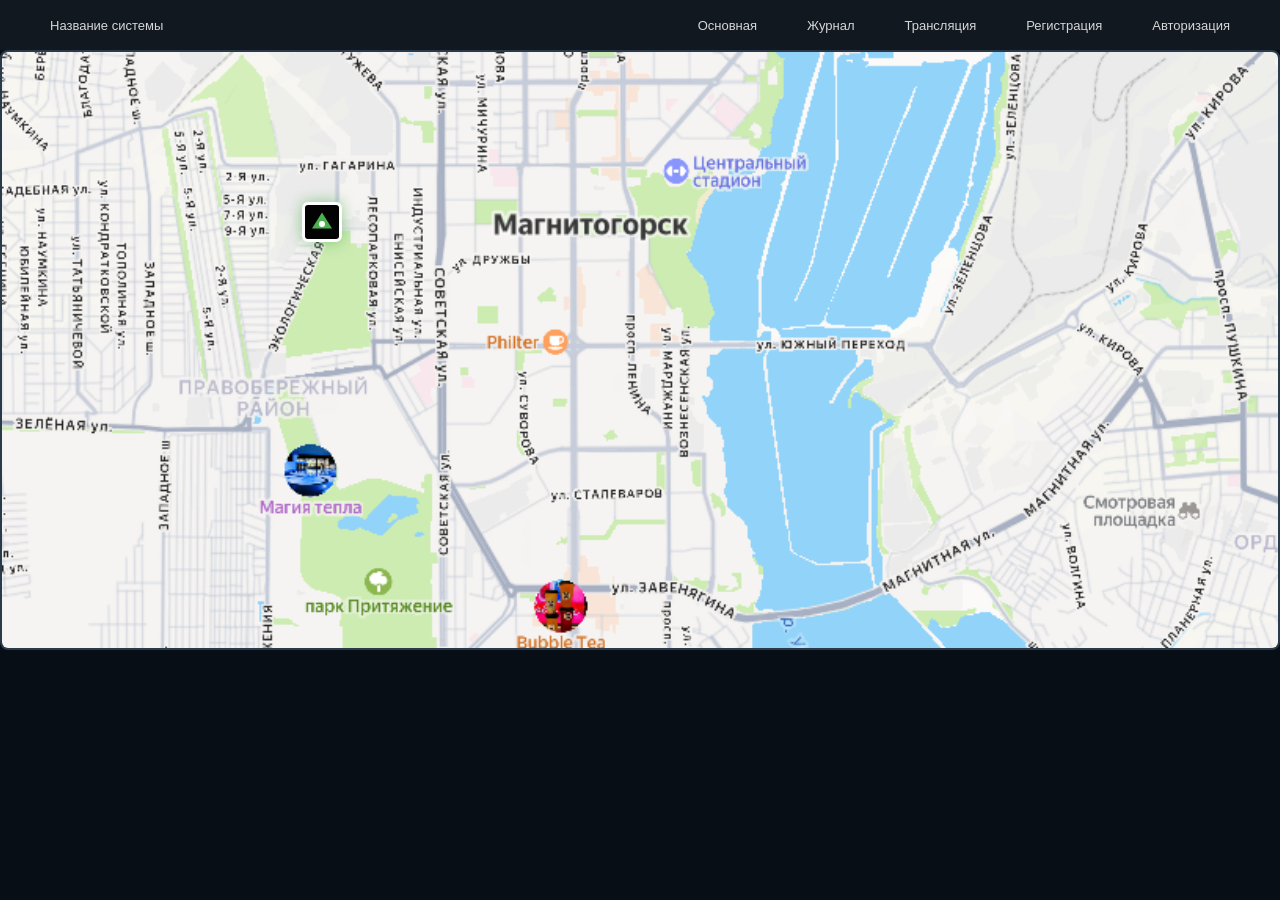
==== index.html @ 9dcaa535 "feat: index.html: map" ====
<!DOCTYPE html>
<html lang="en">
<head>
    <meta charset="UTF-8">
    <meta name="viewport" content="width=device-width, initial-scale=1.0">
    <title>Document</title>
    <link rel="stylesheet" href="assets/styles/main.css">
</head>
<body>
    <div id="header-placeholder"></div>
    <main>
        <div class="container">
    <div class="map-container">
        <div class="map-background">
        </div>
        
        <div class="drone" id="drone1" style="top: 150px; left: 300px;">
            <div class="drone-icon"></div>
        </div>
        <div class="drone-info" id="droneInfo">
            <div class="drone-info-header">
                <h3>Дрон #1</h3>
                <button class="close-btn" id="closeDroneInfo">✕</button>
            </div>
            <div class="drone-info-content">
                <div class="info-row">
                    <span class="info-label">Название:</span>
                    <span class="info-value">DJI Mavic 3</span>
                </div>
                <div class="info-row">
                    <span class="info-label">Заряд:</span>
                    <div class="battery-bar">
                        <div class="battery-level" style="width: 75%;"></div>
                    </div>
                    <span class="info-value">75%</span>
                </div>
                <div class="info-row">
                    <span class="info-label">Статус:</span>
                    <span class="info-value status-active">Активен</span>
                </div>
                <div class="info-row">
                    <span class="info-label">Координаты:</span>
                    <span class="info-value">55.7558° N, 37.6173° E</span>
                </div>
            </div>
        </div>
    </div>
</div>
    </main>
    <script src="assets/scripts/layout.js"></script>
    <script src="assets/scripts/map.js"></script>

</body>
</html>
---- assets/styles/main.css ----
@import "base/reset.css";
@import "base/variables.css";

@import "layout/footer.css";
@import "layout/header.css";

@import "pages/broadcast.css";
@import "pages/journal.css";
@import "pages/login.css";
@import "pages/primary.css";
@import "pages/registration.css";
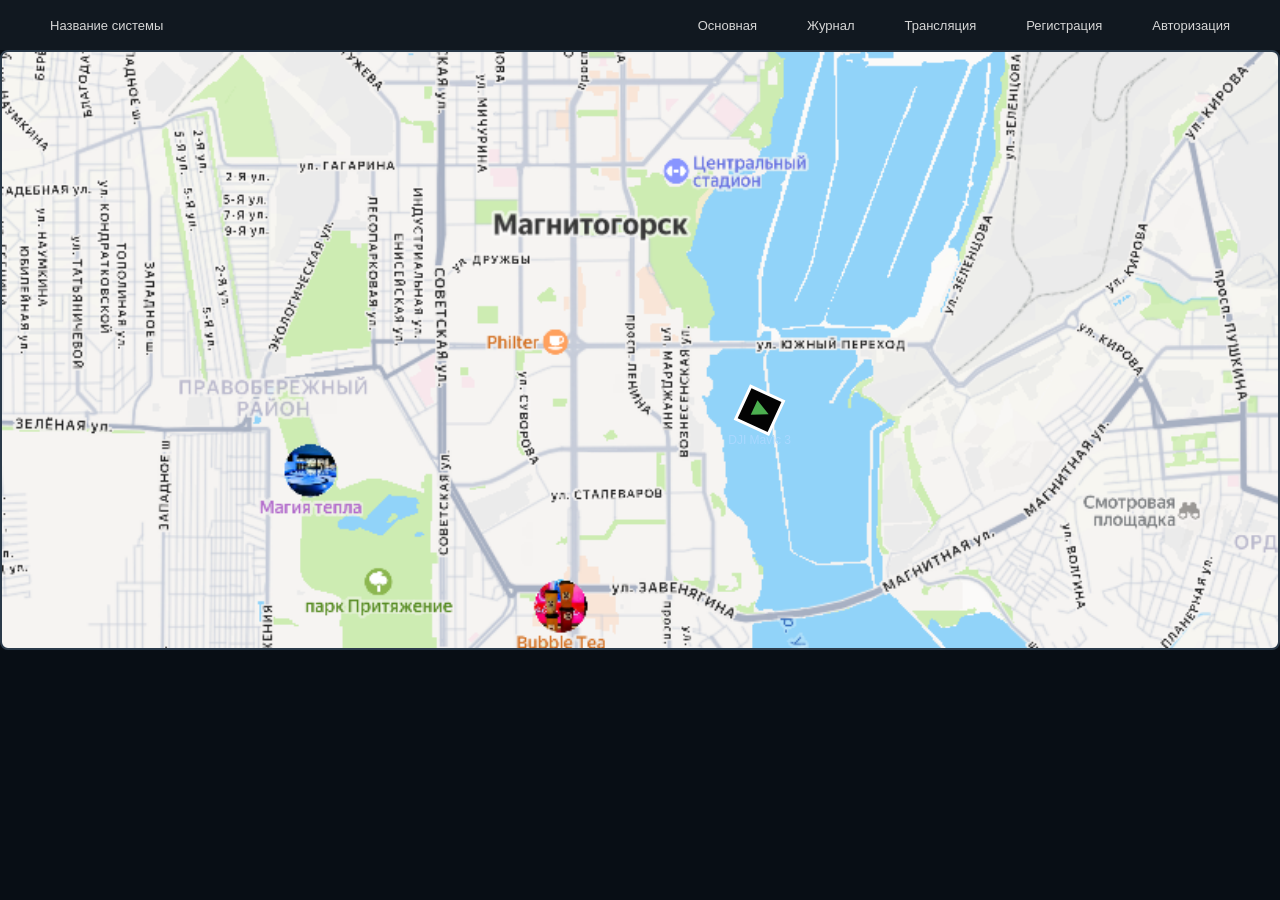
==== commit e48ce4ba: "del: file" ====
--- a/index.html
+++ b/index.html
@@ -11,40 +11,36 @@
     <main>
         <div class="container">
     <div class="map-container">
-        <div class="map-background">
+    <!-- Canvas поверх фона карты -->
+    <canvas id="mapCanvas"></canvas>
+
+    <!-- Панель характеристик (теперь динамическая) -->
+    <div class="drone-info" id="droneInfo">
+        <div class="drone-info-header">
+            <h3 id="infoTitle">Дрон</h3>
+            <button class="close-btn" id="closeDroneInfo">✕</button>
         </div>
-        
-        <div class="drone" id="drone1" style="top: 150px; left: 300px;">
-            <div class="drone-icon"></div>
-        </div>
-        <div class="drone-info" id="droneInfo">
-            <div class="drone-info-header">
-                <h3>Дрон #1</h3>
-                <button class="close-btn" id="closeDroneInfo">✕</button>
+        <div class="drone-info-content">
+            <div class="info-row">
+                <span class="info-label">Название:</span>
+                <span class="info-value" id="infoName">—</span>
             </div>
-            <div class="drone-info-content">
-                <div class="info-row">
-                    <span class="info-label">Название:</span>
-                    <span class="info-value">DJI Mavic 3</span>
-                </div>
-                <div class="info-row">
-                    <span class="info-label">Заряд:</span>
-                    <div class="battery-bar">
-                        <div class="battery-level" style="width: 75%;"></div>
-                    </div>
-                    <span class="info-value">75%</span>
-                </div>
-                <div class="info-row">
-                    <span class="info-label">Статус:</span>
-                    <span class="info-value status-active">Активен</span>
-                </div>
-                <div class="info-row">
-                    <span class="info-label">Координаты:</span>
-                    <span class="info-value">55.7558° N, 37.6173° E</span>
-                </div>
+            <div class="info-row">
+                <span class="info-label">Заряд:</span>
+                <div class="battery-bar"><div class="battery-level" id="batteryLevel"></div></div>
+                <span class="info-value" id="infoBattery">—</span>
+            </div>
+            <div class="info-row">
+                <span class="info-label">Статус:</span>
+                <span class="info-value" id="infoStatus">—</span>
+            </div>
+            <div class="info-row">
+                <span class="info-label">Координаты:</span>
+                <span class="info-value" id="infoCoords">—</span>
             </div>
         </div>
     </div>
+</div>
 </div>
     </main>
     <script src="assets/scripts/layout.js"></script>
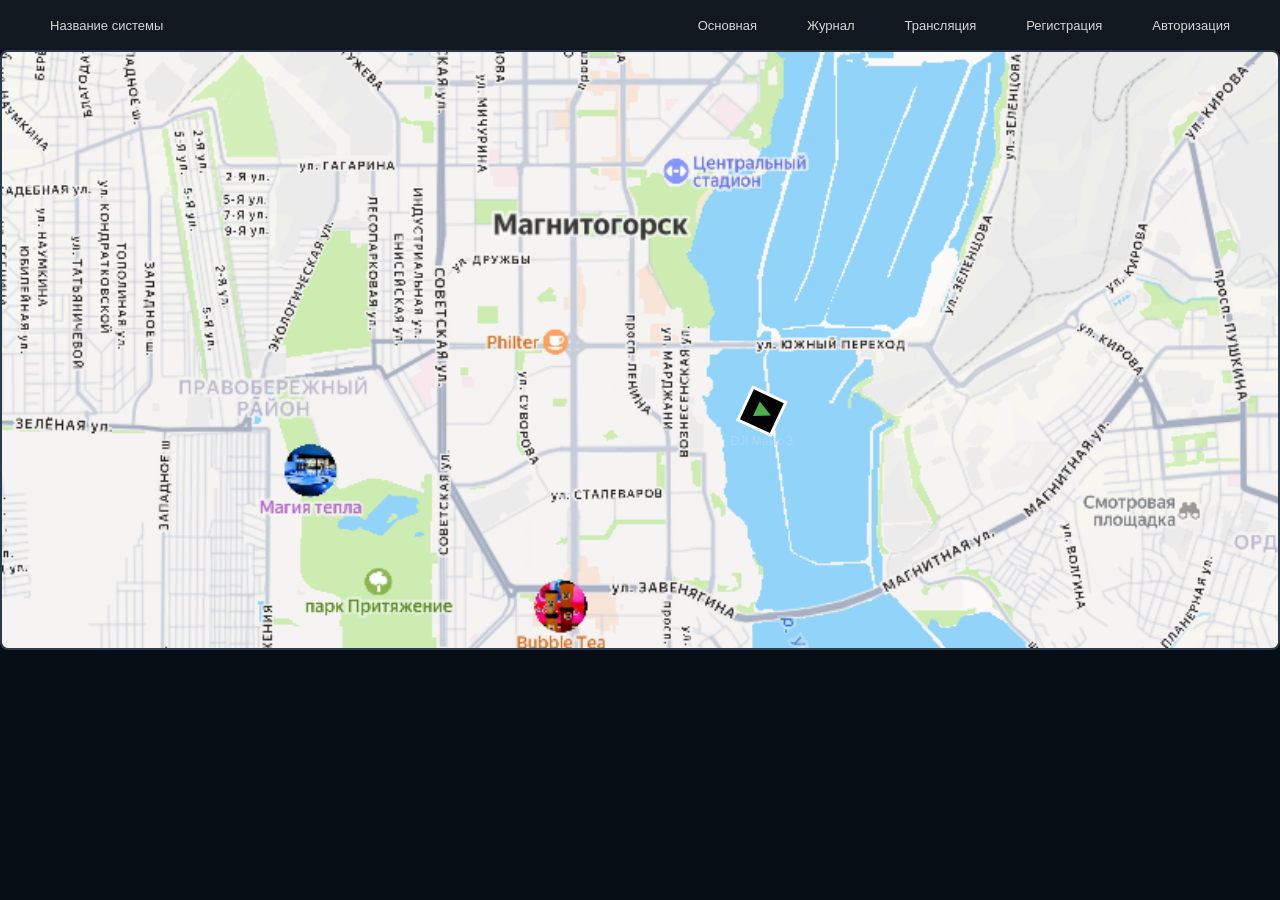
==== commit 2071525a: "fix: index.html" ====
--- a/index.html
+++ b/index.html
@@ -11,10 +11,7 @@
     <main>
         <div class="container">
     <div class="map-container">
-    <!-- Canvas поверх фона карты -->
     <canvas id="mapCanvas"></canvas>
-
-    <!-- Панель характеристик (теперь динамическая) -->
     <div class="drone-info" id="droneInfo">
         <div class="drone-info-header">
             <h3 id="infoTitle">Дрон</h3>
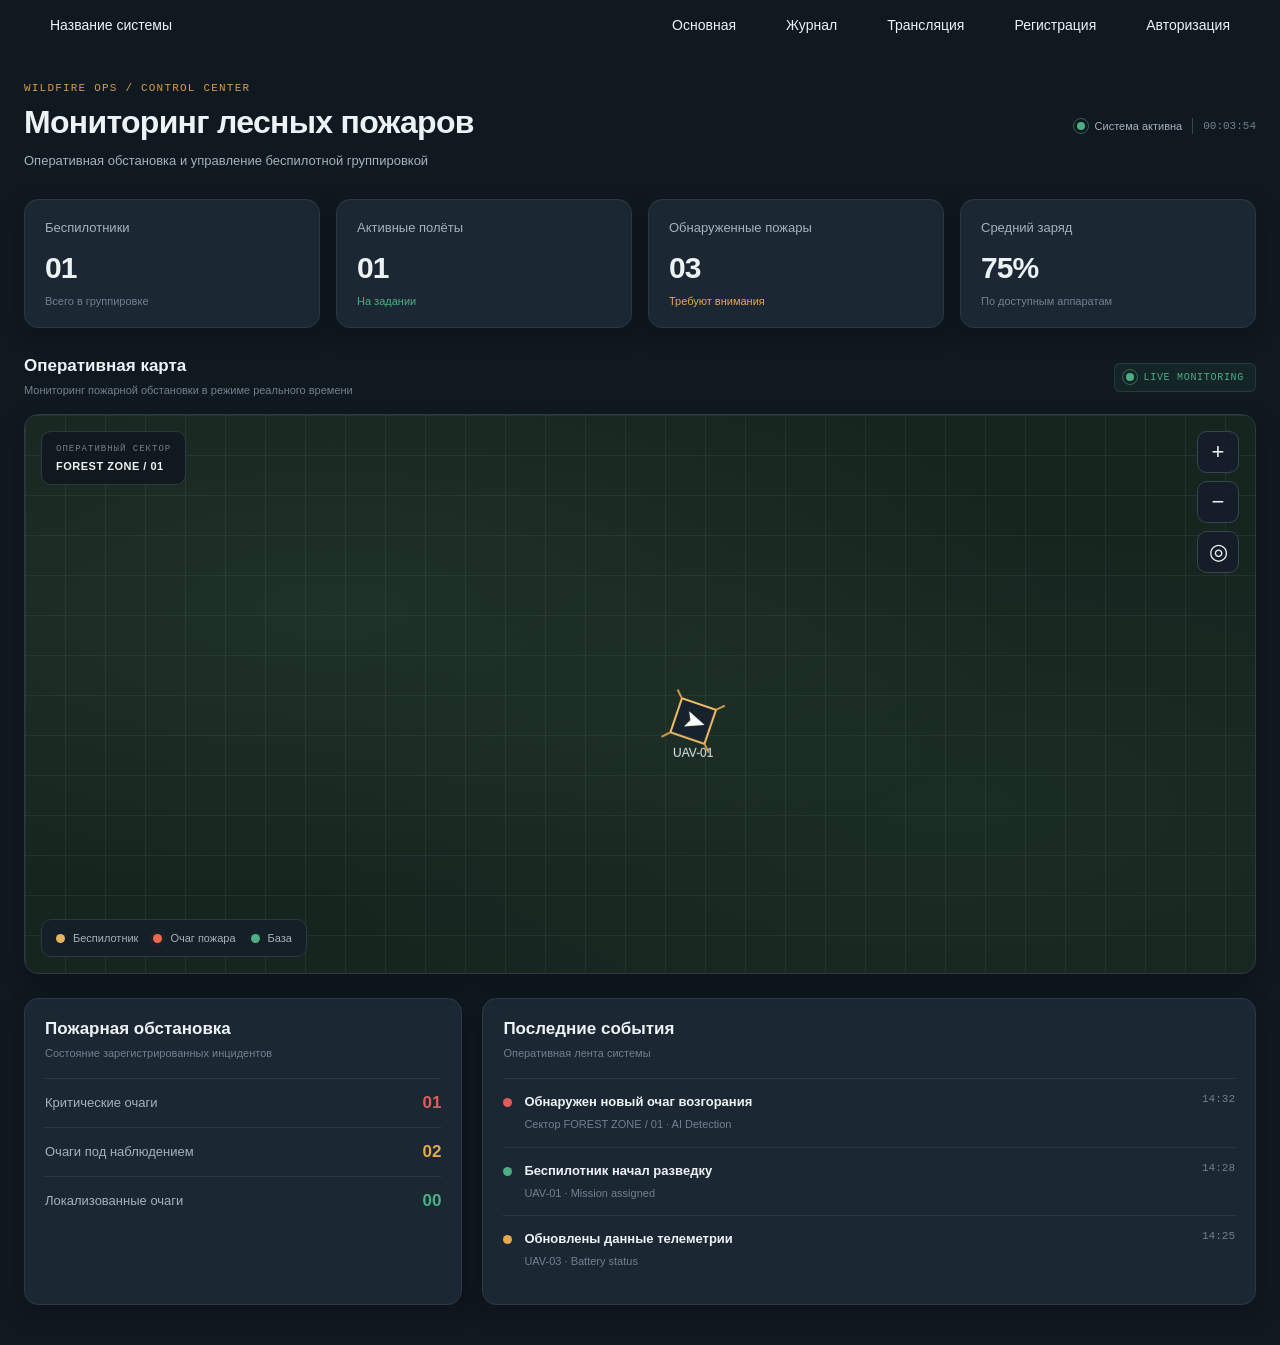
==== commit 135fdf50: "fix: index.html:map and bpla" ====
--- a/index.html
+++ b/index.html
@@ -1,47 +1,254 @@
+
 <!DOCTYPE html>
-<html lang="en">
+<html lang="ru">
 <head>
     <meta charset="UTF-8">
     <meta name="viewport" content="width=device-width, initial-scale=1.0">
-    <title>Document</title>
+    <meta name="theme-color" content="#0d141c">
+    <title>WILDFIRE OPS | Центр мониторинга</title>
+
     <link rel="stylesheet" href="assets/styles/main.css">
 </head>
 <body>
+
     <div id="header-placeholder"></div>
-    <main>
-        <div class="container">
-    <div class="map-container">
-    <canvas id="mapCanvas"></canvas>
-    <div class="drone-info" id="droneInfo">
-        <div class="drone-info-header">
-            <h3 id="infoTitle">Дрон</h3>
-            <button class="close-btn" id="closeDroneInfo">✕</button>
-        </div>
-        <div class="drone-info-content">
-            <div class="info-row">
-                <span class="info-label">Название:</span>
-                <span class="info-value" id="infoName">—</span>
-            </div>
-            <div class="info-row">
-                <span class="info-label">Заряд:</span>
-                <div class="battery-bar"><div class="battery-level" id="batteryLevel"></div></div>
-                <span class="info-value" id="infoBattery">—</span>
-            </div>
-            <div class="info-row">
-                <span class="info-label">Статус:</span>
-                <span class="info-value" id="infoStatus">—</span>
-            </div>
-            <div class="info-row">
-                <span class="info-label">Координаты:</span>
-                <span class="info-value" id="infoCoords">—</span>
-            </div>
-        </div>
-    </div>
-</div>
-</div>
+
+    <main class="page-shell">
+
+        <!-- Заголовок -->
+        <section class="page-heading">
+            <div>
+                <p class="eyebrow">WILDFIRE OPS / CONTROL CENTER</p>
+                <h1>Мониторинг лесных пожаров</h1>
+                <p class="page-description">
+                    Оперативная обстановка и управление беспилотной группировкой
+                </p>
+            </div>
+
+            <div class="system-state">
+                <span class="state-indicator"></span>
+                <span>Система активна</span>
+                <span class="state-divider"></span>
+                <time id="lastUpdated">—</time>
+            </div>
+        </section>
+
+        <!-- Статистика -->
+        <section class="metrics-grid">
+
+            <article class="metric-card">
+                <span class="metric-label">Беспилотники</span>
+                <div class="metric-value" id="metricTotal">01</div>
+                <span class="metric-footnote">Всего в группировке</span>
+            </article>
+
+            <article class="metric-card">
+                <span class="metric-label">Активные полёты</span>
+                <div class="metric-value" id="metricFlying">01</div>
+                <span class="metric-footnote status-green">На задании</span>
+            </article>
+
+            <article class="metric-card">
+                <span class="metric-label">Обнаруженные пожары</span>
+                <div class="metric-value" id="metricIncidents">03</div>
+                <span class="metric-footnote status-warning">Требуют внимания</span>
+            </article>
+
+            <article class="metric-card">
+                <span class="metric-label">Средний заряд</span>
+                <div class="metric-value">
+                    <span id="metricBattery">75</span>%
+                </div>
+                <span class="metric-footnote">По доступным аппаратам</span>
+            </article>
+
+        </section>
+
+        <!-- Карта -->
+        <section class="map-section">
+
+            <div class="section-heading">
+                <div>
+                    <h2>Оперативная карта</h2>
+                    <p>Мониторинг пожарной обстановки в режиме реального времени</p>
+                </div>
+
+                <span class="live-label">
+                    <span class="live-pulse"></span>
+                    LIVE MONITORING
+                </span>
+            </div>
+
+            <div class="map-container" id="mapContainer">
+
+                <canvas
+                    id="mapCanvas"
+                    aria-label="Оперативная карта с расположением беспилотников и очагов пожара"
+                    role="img">
+                </canvas>
+
+                <!-- Информация о зоне -->
+                <div class="map-overlay map-overlay--top-left">
+                    <span class="map-coordinate-label">ОПЕРАТИВНЫЙ СЕКТОР</span>
+                    <strong>FOREST ZONE / 01</strong>
+                </div>
+
+                <!-- Легенда -->
+                <div class="map-legend">
+                    <span>
+                        <i class="legend-marker legend-marker--drone"></i>
+                        Беспилотник
+                    </span>
+                    <span>
+                        <i class="legend-marker legend-marker--fire"></i>
+                        Очаг пожара
+                    </span>
+                    <span>
+                        <i class="legend-marker legend-marker--base"></i>
+                        База
+                    </span>
+                </div>
+
+                <!-- Карточка дрона -->
+                <aside class="drone-info" id="droneInfo" aria-hidden="true">
+
+                    <div class="drone-info-header">
+                        <div>
+                            <span class="panel-eyebrow">AIRCRAFT INFORMATION</span>
+                            <h3 id="infoTitle">Беспилотник</h3>
+                        </div>
+
+                        <button
+                            class="close-btn"
+                            id="closeDroneInfo"
+                            type="button"
+                            aria-label="Закрыть">×</button>
+                    </div>
+
+                    <div class="drone-identity">
+                        <div class="drone-identity-mark">UAV</div>
+
+                        <div>
+                            <strong id="infoName">—</strong>
+                            <span id="infoId">ID: —</span>
+                        </div>
+
+                        <span class="object-status" id="infoStatus">
+                            В ПОЛЁТЕ
+                        </span>
+                    </div>
+
+                    <div class="info-block">
+                        <div class="info-row">
+                            <span class="info-label">Уровень заряда</span>
+                            <strong class="info-value" id="infoBattery">—</strong>
+                        </div>
+
+                        <div class="battery-bar">
+                            <div class="battery-level" id="batteryLevel"></div>
+                        </div>
+                    </div>
+
+                    <div class="info-grid">
+                        <div class="info-cell">
+                            <span class="info-label">Координата X</span>
+                            <strong id="infoCoordX">—</strong>
+                        </div>
+
+                        <div class="info-cell">
+                            <span class="info-label">Координата Z</span>
+                            <strong id="infoCoordZ">—</strong>
+                        </div>
+                    </div>
+
+                </aside>
+
+                <!-- Управление картой -->
+                <div class="map-controls">
+                    <button id="zoomIn" type="button" aria-label="Увеличить">+</button>
+                    <button id="zoomOut" type="button" aria-label="Уменьшить">−</button>
+                    <button id="recenterMap" type="button" aria-label="Центрировать">◎</button>
+                </div>
+
+            </div>
+        </section>
+
+        <!-- Нижние информационные блоки -->
+        <section class="bottom-grid">
+
+            <article class="information-card">
+                <div class="card-heading">
+                    <div>
+                        <h2>Пожарная обстановка</h2>
+                        <p>Состояние зарегистрированных инцидентов</p>
+                    </div>
+                </div>
+
+                <div class="fleet-row">
+                    <span>Критические очаги</span>
+                    <strong class="status-danger">01</strong>
+                </div>
+
+                <div class="fleet-row">
+                    <span>Очаги под наблюдением</span>
+                    <strong class="status-warning">02</strong>
+                </div>
+
+                <div class="fleet-row">
+                    <span>Локализованные очаги</span>
+                    <strong class="status-green">00</strong>
+                </div>
+            </article>
+
+            <article class="information-card">
+                <div class="card-heading">
+                    <div>
+                        <h2>Последние события</h2>
+                        <p>Оперативная лента системы</p>
+                    </div>
+                </div>
+
+                <div class="event-entry">
+                    <span class="event-marker event-marker--danger"></span>
+
+                    <div>
+                        <strong>Обнаружен новый очаг возгорания</strong>
+                        <p>Сектор FOREST ZONE / 01 · AI Detection</p>
+                    </div>
+
+                    <time>14:32</time>
+                </div>
+
+                <div class="event-entry">
+                    <span class="event-marker event-marker--green"></span>
+
+                    <div>
+                        <strong>Беспилотник начал разведку</strong>
+                        <p>UAV-01 · Mission assigned</p>
+                    </div>
+
+                    <time>14:28</time>
+                </div>
+
+                <div class="event-entry">
+                    <span class="event-marker event-marker--warning"></span>
+
+                    <div>
+                        <strong>Обновлены данные телеметрии</strong>
+                        <p>UAV-03 · Battery status</p>
+                    </div>
+
+                    <time>14:25</time>
+                </div>
+
+            </article>
+
+        </section>
+
     </main>
-    <script src="assets/scripts/layout.js"></script>
-    <script src="assets/scripts/map.js"></script>
+
+    <script src="assets/scripts/layout.js" defer></script>
+    <script src="assets/scripts/map.js" defer></script>
 
 </body>
-</html>+</html>
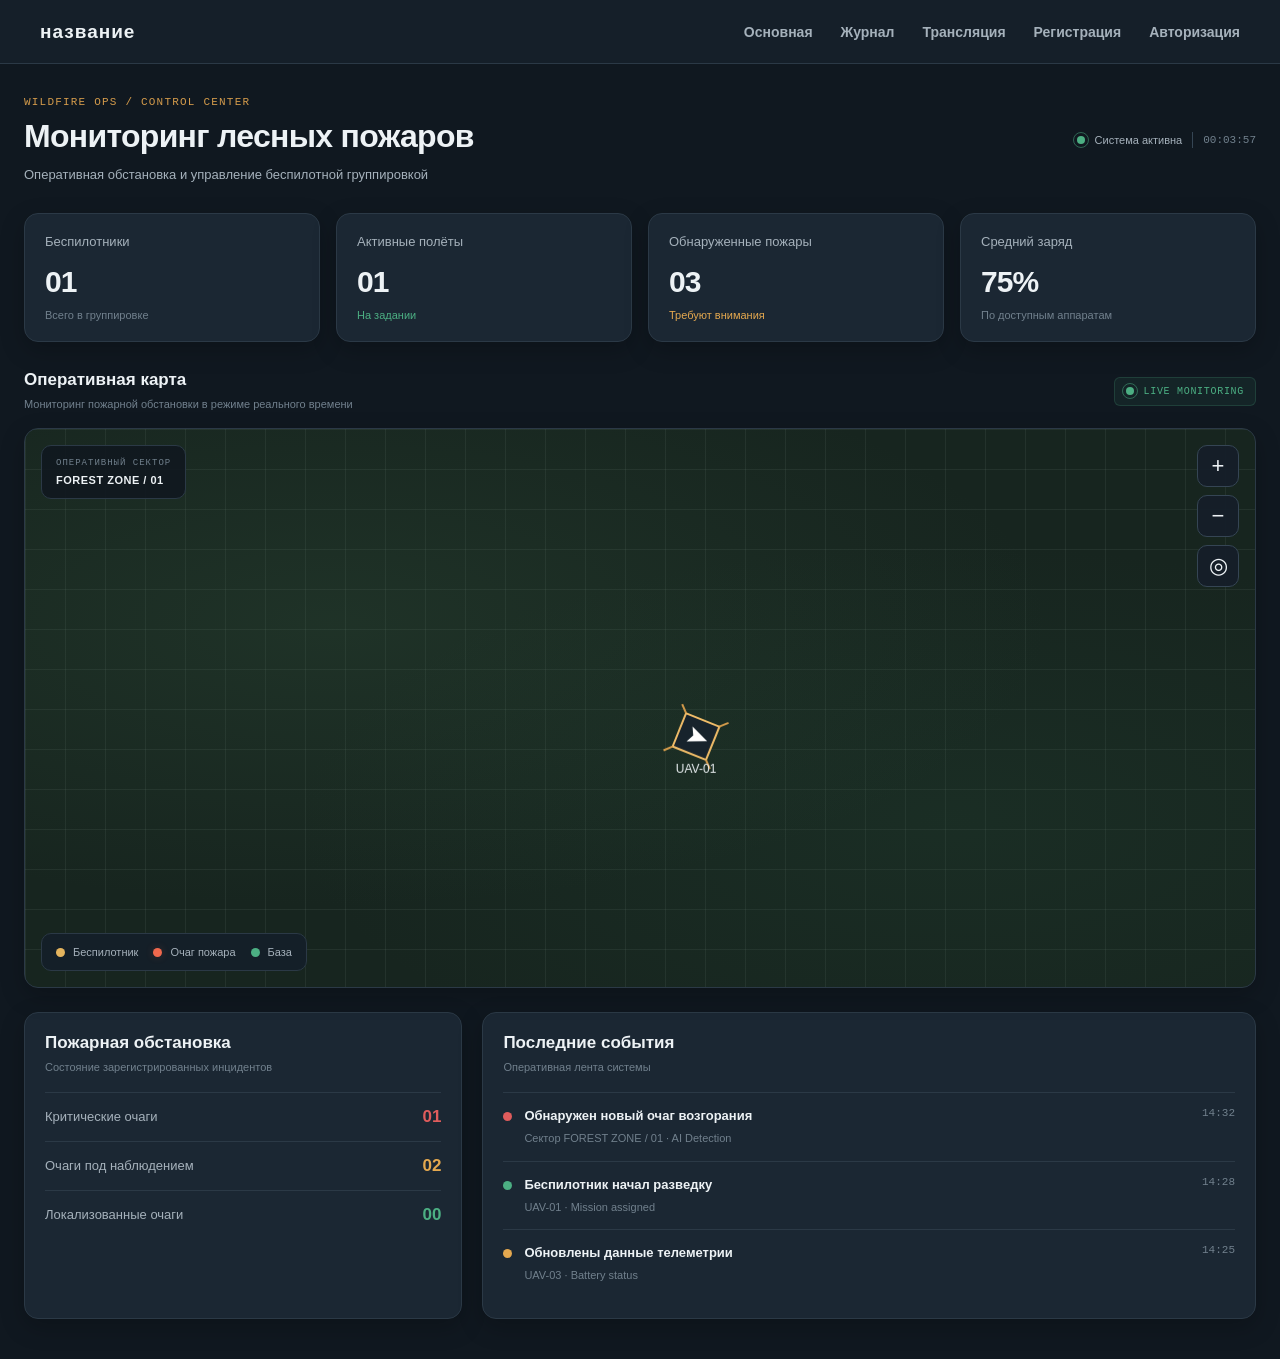
==== commit 4759fce1: "fix: all files and adaptive header" ====
--- a/index.html
+++ b/index.html
@@ -247,6 +247,7 @@
 
     </main>
 
+
     <script src="assets/scripts/layout.js" defer></script>
     <script src="assets/scripts/map.js" defer></script>
 
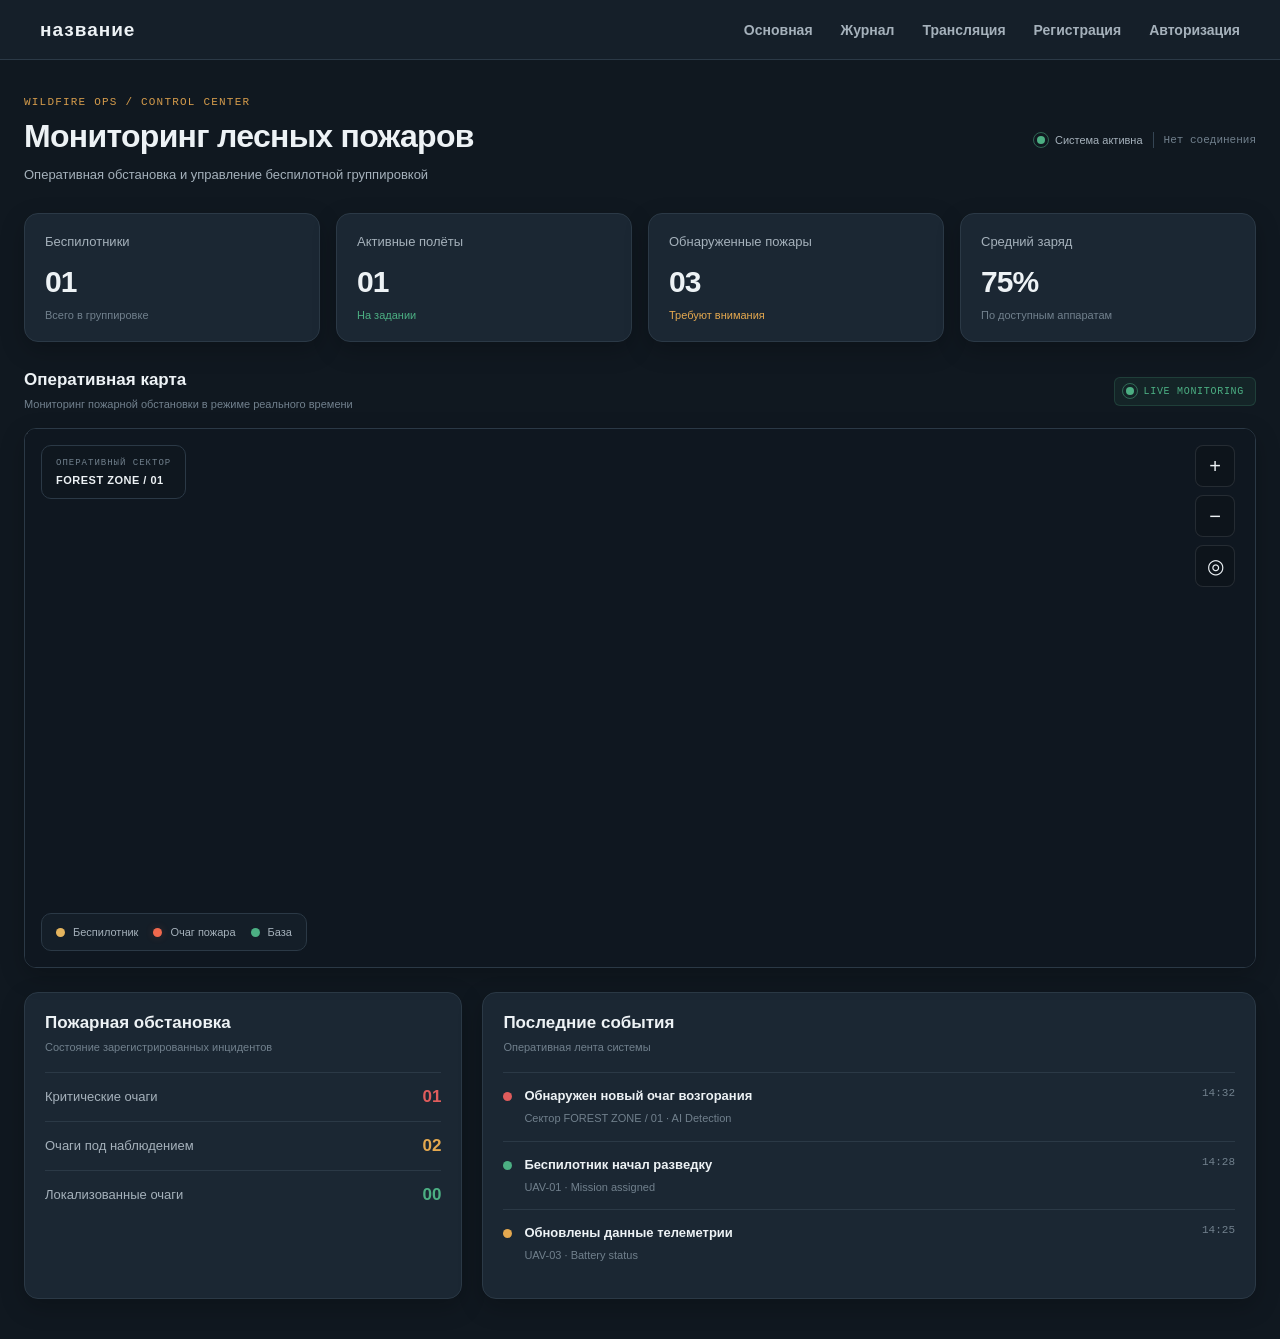
==== commit 11351325: "fix: index.html: map" ====
--- a/index.html
+++ b/index.html
@@ -1,6 +1,6 @@
-
 <!DOCTYPE html>
 <html lang="ru">
+
 <head>
     <meta charset="UTF-8">
     <meta name="viewport" content="width=device-width, initial-scale=1.0">
@@ -9,6 +9,7 @@
 
     <link rel="stylesheet" href="assets/styles/main.css">
 </head>
+
 <body>
 
     <div id="header-placeholder"></div>
@@ -80,10 +81,9 @@
             </div>
 
             <div class="map-container" id="mapContainer">
-
-                <canvas
-                    id="mapCanvas"
-                    aria-label="Оперативная карта с расположением беспилотников и очагов пожара"
+                <!-- Реальное изображение карты с сервера -->
+                <img id="map-image" class="map-background" alt="Оперативная карта">
+                <canvas id="mapCanvas" aria-label="Оперативная карта с расположением беспилотников и очагов пожара"
                     role="img">
                 </canvas>
 
@@ -118,11 +118,7 @@
                             <h3 id="infoTitle">Беспилотник</h3>
                         </div>
 
-                        <button
-                            class="close-btn"
-                            id="closeDroneInfo"
-                            type="button"
-                            aria-label="Закрыть">×</button>
+                        <button class="close-btn" id="closeDroneInfo" type="button" aria-label="Закрыть">×</button>
                     </div>
 
                     <div class="drone-identity">
@@ -163,12 +159,13 @@
 
                 </aside>
 
-                <!-- Управление картой -->
+                Управление картой
                 <div class="map-controls">
                     <button id="zoomIn" type="button" aria-label="Увеличить">+</button>
                     <button id="zoomOut" type="button" aria-label="Уменьшить">−</button>
                     <button id="recenterMap" type="button" aria-label="Центрировать">◎</button>
                 </div>
+            
 
             </div>
         </section>
@@ -249,7 +246,9 @@
 
 
     <script src="assets/scripts/layout.js" defer></script>
+    <script src="assets/scripts/telemetry.js" defer></script>
     <script src="assets/scripts/map.js" defer></script>
 
 </body>
-</html>
+
+</html>
--- a/assets/styles/main.css
+++ b/assets/styles/main.css
@@ -1,7 +1,6 @@
 @import "base/reset.css";
 @import "base/variables.css";
 
-@import "layout/footer.css";
 @import "layout/header.css";
 
 @import "pages/broadcast.css";
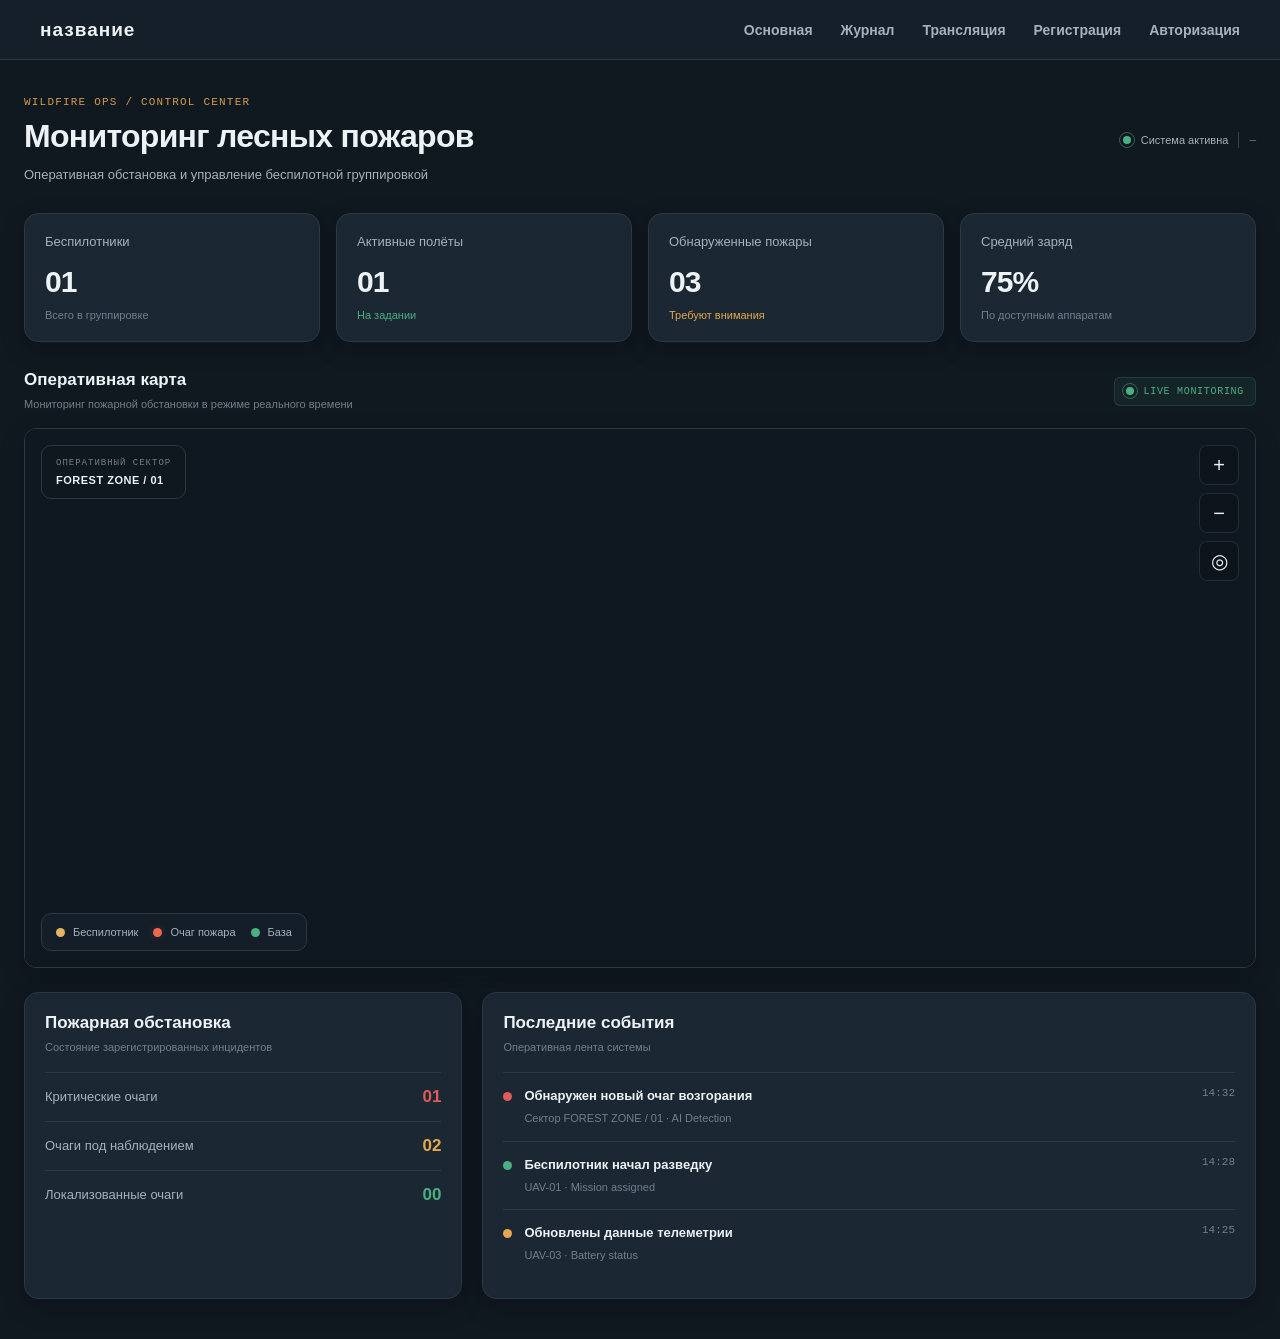
==== commit c4a6709d: "fix: index.html and primary.css" ====
--- a/index.html
+++ b/index.html
@@ -159,7 +159,6 @@
 
                 </aside>
 
-                Управление картой
                 <div class="map-controls">
                     <button id="zoomIn" type="button" aria-label="Увеличить">+</button>
                     <button id="zoomOut" type="button" aria-label="Уменьшить">−</button>
--- a/assets/styles/main.css
+++ b/assets/styles/main.css
@@ -5,6 +5,5 @@
 
 @import "pages/broadcast.css";
 @import "pages/journal.css";
-@import "pages/login.css";
+@import "pages/auth.css";
 @import "pages/primary.css";
-@import "pages/registration.css";
